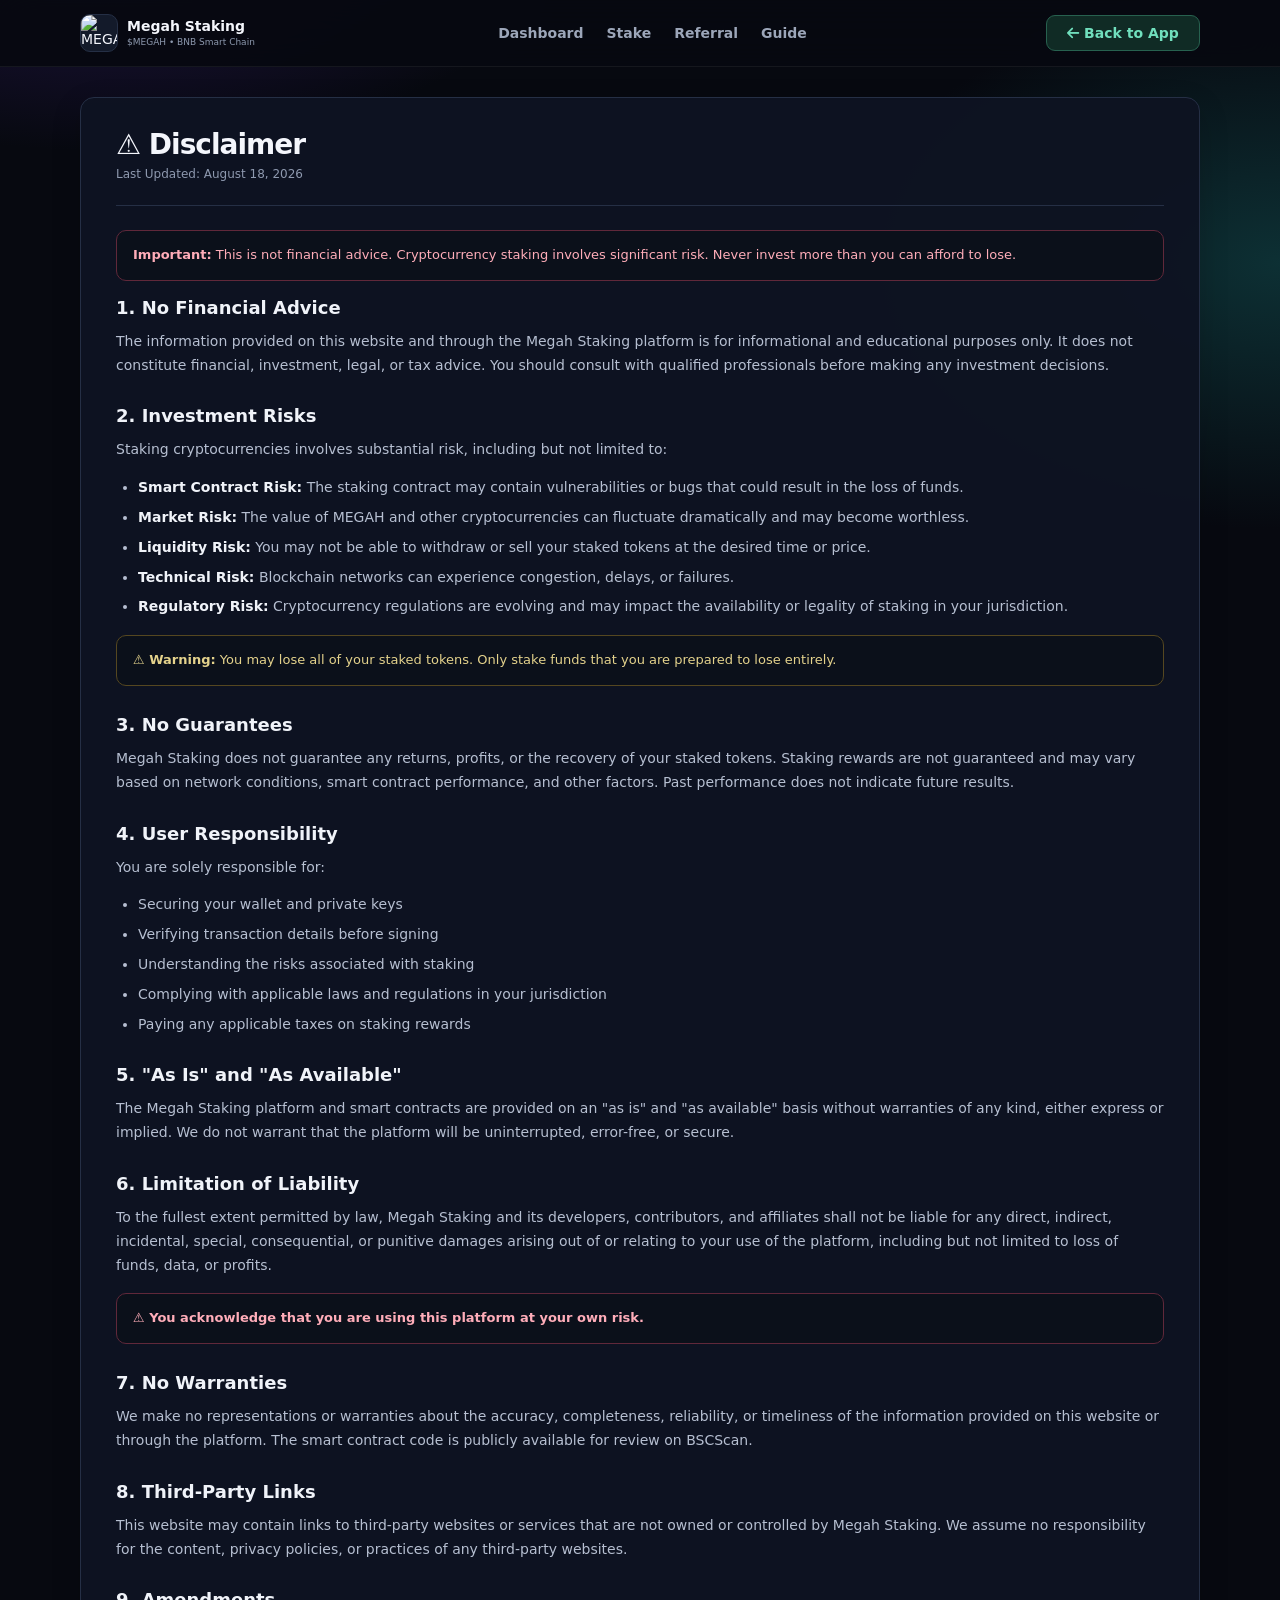
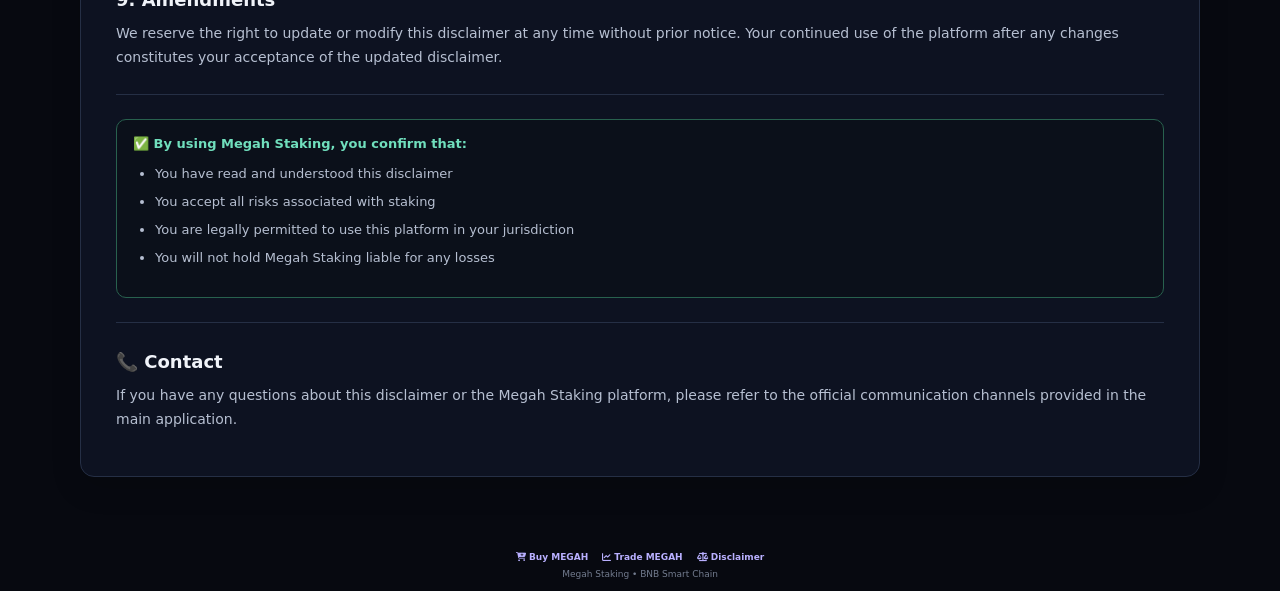
==== disclaimer/index.html @ cb126779 "Create index.html" ====
<!doctype html>
<html lang="en">

<head>
    <meta charset="utf-8">

    <link rel="shortcut icon" type="image/png"
        href="https://raw.githubusercontent.com/megahstaking/megahstaking.github.io/refs/heads/main/images/MEGAH.png">

    <meta name="viewport" content="width=device-width,initial-scale=1,viewport-fit=cover">

    <meta name="theme-color" content="#070910">

    <meta name="description"
        content="Disclaimer for Megah Staking - Important legal information about staking, risks, and terms of use.">
    <meta name="robots" content="index,follow,max-image-preview:large,max-snippet:-1,max-video-preview:-1">
    <meta name="author" content="Megah Staking">
    <link rel="canonical" href="https://megahcrypto.github.io/disclaimer/">

    <meta property="og:type" content="website">
    <meta property="og:title" content="Disclaimer - Megah Staking">
    <meta property="og:description" content="Important legal information about Megah Staking, risks, and terms of use.">
    <meta property="og:url" content="https://megahcrypto.github.io/disclaimer/">
    <meta property="og:site_name" content="Megah Staking">
    <meta property="og:image"
        content="https://raw.githubusercontent.com/megahstaking/megahstaking.github.io/refs/heads/main/images/100k-crypto-coin-for-rewards.webp">
    <meta name="twitter:card" content="summary_large_image">
    <meta name="twitter:title" content="Disclaimer - Megah Staking">
    <meta name="twitter:description"
        content="Important legal information about Megah Staking, risks, and terms of use.">
    <meta name="twitter:image"
        content="https://raw.githubusercontent.com/megahstaking/megahstaking.github.io/refs/heads/main/images/100k-crypto-coin-for-rewards.webp">

    <title>Disclaimer - Megah Staking</title>

    <link rel="stylesheet" href="https://cdnjs.cloudflare.com/ajax/libs/font-awesome/6.7.2/css/all.min.css">

    <style>
        :root {
            --bg: #070910;
            --bg2: #0b1020;
            --card: rgba(14, 19, 34, .96);
            --card2: #11182a;
            --line: #252f45;
            --line2: #303b55;
            --text: #f4f6fc;
            --muted: #8e99af;
            --purple: #7957ff;
            --green: #24d3a0;
            --red: #ff536b;
            --yellow: #e0bd54;
            --blue: #5ea8ff;
            --shadow: 0 18px 55px rgba(0, 0, 0, .30);
        }

        * {
            box-sizing: border-box;
        }

        html {
            scroll-behavior: smooth;
        }

        body {
            margin: 0;
            min-height: 100vh;
            background:
                radial-gradient(800px 420px at 8% -5%, #24164b 0, transparent 62%),
                radial-gradient(700px 430px at 100% 12%, #0d3034 0, transparent 62%),
                var(--bg);
            color: var(--text);
            font-family:
                Inter,
                system-ui,
                -apple-system,
                BlinkMacSystemFont,
                "Segoe UI",
                sans-serif;
            font-size: 14px;
        }

        .wrap {
            width: min(1120px, calc(100% - 28px));
            margin: auto;
        }

        /* =========================
           HEADER
        ========================= */

        header {
            position: sticky;
            top: 0;
            z-index: 50;
            background: rgba(7, 9, 16, .94);
            border-bottom: 1px solid rgba(255, 255, 255, .06);
            backdrop-filter: blur(18px);
        }

        .nav {
            min-height: 66px;
            display: grid;
            grid-template-columns: 215px minmax(0, 1fr) 190px;
            align-items: center;
            gap: 18px;
        }

        .brand {
            display: flex;
            align-items: center;
            gap: 9px;
            min-width: 215px;
        }

        .brand-logo {
            width: 38px;
            height: 38px;
            border-radius: 10px;
            object-fit: cover;
            background: #131a2a;
            border: 1px solid var(--line);
        }

        .brand-title {
            font-weight: 850;
            font-size: 14px;
            line-height: 1.15;
        }

        .brand-sub {
            font-size: 9px;
            color: var(--muted);
            margin-top: 3px;
            line-height: 1.2;
        }

        nav {
            min-width: 0;
            display: flex;
            align-items: center;
            justify-content: center;
            gap: 3px;
            overflow-x: auto;
            scrollbar-width: none;
        }

        nav::-webkit-scrollbar {
            display: none;
        }

        .tab {
            border: 0;
            background: transparent;
            color: #9ca6b9;
            padding: 9px 10px;
            border-radius: 9px;
            font-weight: 750;
            cursor: pointer;
            white-space: nowrap;
            text-decoration: none;
            font-size: 14px;
        }

        .tab:hover {
            background: #11172a;
            color: #fff;
        }

        .tab.active {
            color: #eee8ff;
            background: #1a1530;
            box-shadow: inset 0 0 0 1px #3d316a;
        }

        .wallet-area {
            display: flex;
            justify-content: flex-end;
            min-width: 0;
        }

        .wallet {
            min-width: 154px;
            max-width: 190px;
            padding: 9px 12px;
            border-radius: 9px;
            font-weight: 800;
            cursor: pointer;
            overflow: hidden;
            text-overflow: ellipsis;
            white-space: nowrap;
            background: #102b25;
            border: 1px solid #27614f;
            color: #70dfbd;
            text-decoration: none;
            text-align: center;
        }

        .wallet:hover {
            background: #143a31;
        }

        /* =========================
           MAIN CONTENT
        ========================= */

        main {
            padding: 30px 0 55px;
        }

        .panel {
            padding: 30px 35px;
            border: 1px solid var(--line);
            border-radius: 14px;
            background: var(--card);
            box-shadow: 0 10px 30px rgba(0, 0, 0, .15);
        }

        .panel h1 {
            font-size: 28px;
            margin: 0 0 6px;
            letter-spacing: -1px;
        }

        .panel .last-updated {
            color: var(--muted);
            font-size: 12px;
            margin-bottom: 24px;
            display: block;
        }

        .panel h2 {
            font-size: 18px;
            margin: 28px 0 12px;
            color: #f0f3f9;
        }

        .panel h2:first-of-type {
            margin-top: 0;
        }

        .panel p {
            color: #b6bfd1;
            line-height: 1.7;
            font-size: 14px;
            margin: 0 0 14px;
        }

        .panel ul {
            color: #b6bfd1;
            line-height: 1.7;
            font-size: 14px;
            padding-left: 22px;
            margin: 0 0 14px;
        }

        .panel ul li {
            margin-bottom: 6px;
        }

        .panel ul li strong {
            color: #f0f3f9;
        }

        .notice {
            padding: 14px 16px;
            border-radius: 10px;
            background: #0b101a;
            border: 1px solid #253047;
            color: #aeb8ca;
            font-size: 13px;
            line-height: 1.6;
            margin: 16px 0;
        }

        .notice.warn {
            border-color: #554720;
            color: #e4d28c;
        }

        .notice.danger {
            border-color: #60283a;
            color: #ffadb9;
        }

        .notice.ok {
            border-color: #28614e;
            color: #70dfbd;
        }

        .divider {
            border: 0;
            border-top: 1px solid var(--line);
            margin: 24px 0;
        }

        /* =========================
           FOOTER
        ========================= */

        .footer {
            text-align: center;
            color: var(--muted);
            font-size: 9px;
            margin-top: 20px;
            padding-bottom: 12px;
        }

        .footer-links {
            display: flex;
            justify-content: center;
            gap: 14px;
            flex-wrap: wrap;
            margin-bottom: 7px;
        }

        .footer-links a {
            color: #b9b0ff;
            text-decoration: none;
            font-weight: 750;
        }

        .footer-links a:hover {
            text-decoration: underline;
        }

        .footer-note {
            opacity: .8;
        }

        /* =========================
           RESPONSIVE
        ========================= */

        @media(max-width: 960px) {
            .nav {
                grid-template-columns: auto auto;
                justify-content: space-between;
            }

            nav {
                grid-column: 1 / -1;
                grid-row: 2;
                justify-content: flex-start;
                width: 100%;
                padding-bottom: 6px;
            }

            .wallet-area {
                min-width: 0;
            }
        }

        @media(max-width: 600px) {
            .wrap {
                width: calc(100% - 14px);
            }

            main {
                padding-top: 12px;
            }

            .nav {
                gap: 8px;
                min-height: 62px;
            }

            .brand {
                min-width: 0;
            }

            .brand-logo {
                width: 34px;
                height: 34px;
            }

            .brand-title {
                font-size: 13px;
            }

            .brand-sub {
                font-size: 8px;
            }

            .wallet {
                min-width: 126px;
                max-width: 145px;
                padding: 8px 9px;
                font-size: 10px;
            }

            nav .tab {
                font-size: 10px;
                padding: 8px 8px;
            }

            .panel {
                padding: 18px 16px;
                border-radius: 12px;
            }

            .panel h1 {
                font-size: 22px;
            }

            .panel h2 {
                font-size: 16px;
            }

            .panel p,
            .panel ul {
                font-size: 13px;
            }

            .footer-links {
                gap: 10px 13px;
            }
        }
    </style>
</head>

<body>

    <header>
        <div class="wrap nav">

            <div class="brand">
                <img class="brand-logo"
                    src="https://raw.githubusercontent.com/megahstaking/megahstaking.github.io/refs/heads/main/images/MEGAH.png"
                    alt="MEGAH">

                <div>
                    <div class="brand-title">Megah Staking</div>
                    <div class="brand-sub">$MEGAH • BNB Smart Chain</div>
                </div>
            </div>

            <nav>
                <a class="tab" href="https://megahstaking.github.io/#dashboard">Dashboard</a>
                <a class="tab" href="https://megahstaking.github.io/#stake">Stake</a>
                <a class="tab" href="https://megahstaking.github.io/#network">Referral</a>
                <a class="tab" href="https://megahstaking.github.io/#guide">Guide</a>
            </nav>

            <div class="wallet-area">
                <a class="wallet" href="https://megahstaking.github.io/">
                    <i class="fa-solid fa-arrow-left"></i>&nbsp;Back to App
                </a>
            </div>

        </div>
    </header>


    <main class="wrap">

        <div class="panel">

            <h1>⚠️ Disclaimer</h1>
            <span class="last-updated">Last Updated: August 18, 2026</span>

            <hr class="divider">

            <div class="notice danger">
                <strong>Important:</strong> This is not financial advice. Cryptocurrency staking involves significant
                risk. Never invest more than you can afford to lose.
            </div>

            <h2>1. No Financial Advice</h2>
            <p>
                The information provided on this website and through the Megah Staking platform is for informational and
                educational purposes only. It does not constitute financial, investment, legal, or tax advice. You
                should consult with qualified professionals before making any investment decisions.
            </p>

            <h2>2. Investment Risks</h2>
            <p>
                Staking cryptocurrencies involves substantial risk, including but not limited to:
            </p>
            <ul>
                <li><strong>Smart Contract Risk:</strong> The staking contract may contain vulnerabilities or bugs that
                    could result in the loss of funds.</li>
                <li><strong>Market Risk:</strong> The value of MEGAH and other cryptocurrencies can fluctuate
                    dramatically and may become worthless.</li>
                <li><strong>Liquidity Risk:</strong> You may not be able to withdraw or sell your staked tokens at the
                    desired time or price.</li>
                <li><strong>Technical Risk:</strong> Blockchain networks can experience congestion, delays, or failures.
                </li>
                <li><strong>Regulatory Risk:</strong> Cryptocurrency regulations are evolving and may impact the
                    availability or legality of staking in your jurisdiction.</li>
            </ul>

            <div class="notice warn">
                <strong>⚠️ Warning:</strong> You may lose all of your staked tokens. Only stake funds that you are
                prepared to lose entirely.
            </div>

            <h2>3. No Guarantees</h2>
            <p>
                Megah Staking does not guarantee any returns, profits, or the recovery of your staked tokens. Staking
                rewards are not guaranteed and may vary based on network conditions, smart contract performance, and
                other factors. Past performance does not indicate future results.
            </p>

            <h2>4. User Responsibility</h2>
            <p>
                You are solely responsible for:
            </p>
            <ul>
                <li>Securing your wallet and private keys</li>
                <li>Verifying transaction details before signing</li>
                <li>Understanding the risks associated with staking</li>
                <li>Complying with applicable laws and regulations in your jurisdiction</li>
                <li>Paying any applicable taxes on staking rewards</li>
            </ul>

            <h2>5. "As Is" and "As Available"</h2>
            <p>
                The Megah Staking platform and smart contracts are provided on an "as is" and "as available" basis
                without warranties of any kind, either express or implied. We do not warrant that the platform will be
                uninterrupted, error-free, or secure.
            </p>

            <h2>6. Limitation of Liability</h2>
            <p>
                To the fullest extent permitted by law, Megah Staking and its developers, contributors, and affiliates
                shall not be liable for any direct, indirect, incidental, special, consequential, or punitive damages
                arising out of or relating to your use of the platform, including but not limited to loss of funds,
                data, or profits.
            </p>

            <div class="notice danger">
                <strong>⚠️ You acknowledge that you are using this platform at your own risk.</strong>
            </div>

            <h2>7. No Warranties</h2>
            <p>
                We make no representations or warranties about the accuracy, completeness, reliability, or timeliness of
                the information provided on this website or through the platform. The smart contract code is publicly
                available for review on BSCScan.
            </p>

            <h2>8. Third-Party Links</h2>
            <p>
                This website may contain links to third-party websites or services that are not owned or controlled by
                Megah Staking. We assume no responsibility for the content, privacy policies, or practices of any
                third-party websites.
            </p>

            <h2>9. Amendments</h2>
            <p>
                We reserve the right to update or modify this disclaimer at any time without prior notice. Your
                continued use of the platform after any changes constitutes your acceptance of the updated disclaimer.
            </p>

            <hr class="divider">

            <div class="notice ok">
                <strong>✅ By using Megah Staking, you confirm that:</strong>
                <ul style="margin-top:8px;font-size:13px;">
                    <li>You have read and understood this disclaimer</li>
                    <li>You accept all risks associated with staking</li>
                    <li>You are legally permitted to use this platform in your jurisdiction</li>
                    <li>You will not hold Megah Staking liable for any losses</li>
                </ul>
            </div>

            <hr class="divider">

            <h2>📞 Contact</h2>
            <p>
                If you have any questions about this disclaimer or the Megah Staking platform, please refer to the
                official communication channels provided in the main application.
            </p>

        </div>

    </main>


    <!-- =========================
         FOOTER
    ========================== -->

    <footer class="footer">

        <div class="footer-links">

            <a href="https://megahcrypto.github.io/buy/" target="_blank" rel="noopener noreferrer">
                <i class="fa-solid fa-cart-plus"></i> Buy MEGAH
            </a>

            <a href="https://pancakeswap.finance/swap?outputCurrency=0xc55d416476CFC6e879948eD5a5F4461c43Af45Aa"
                target="_blank" rel="noopener noreferrer">
                <i class="fa-solid fa-chart-line"></i> Trade MEGAH
            </a>

            <a href="https://megahcrypto.github.io/disclaimer/">
                <i class="fa-solid fa-scale-balanced"></i> Disclaimer
            </a>

        </div>

        <div class="footer-note">
            Megah Staking • BNB Smart Chain
        </div>

    </footer>

</body>

</html>
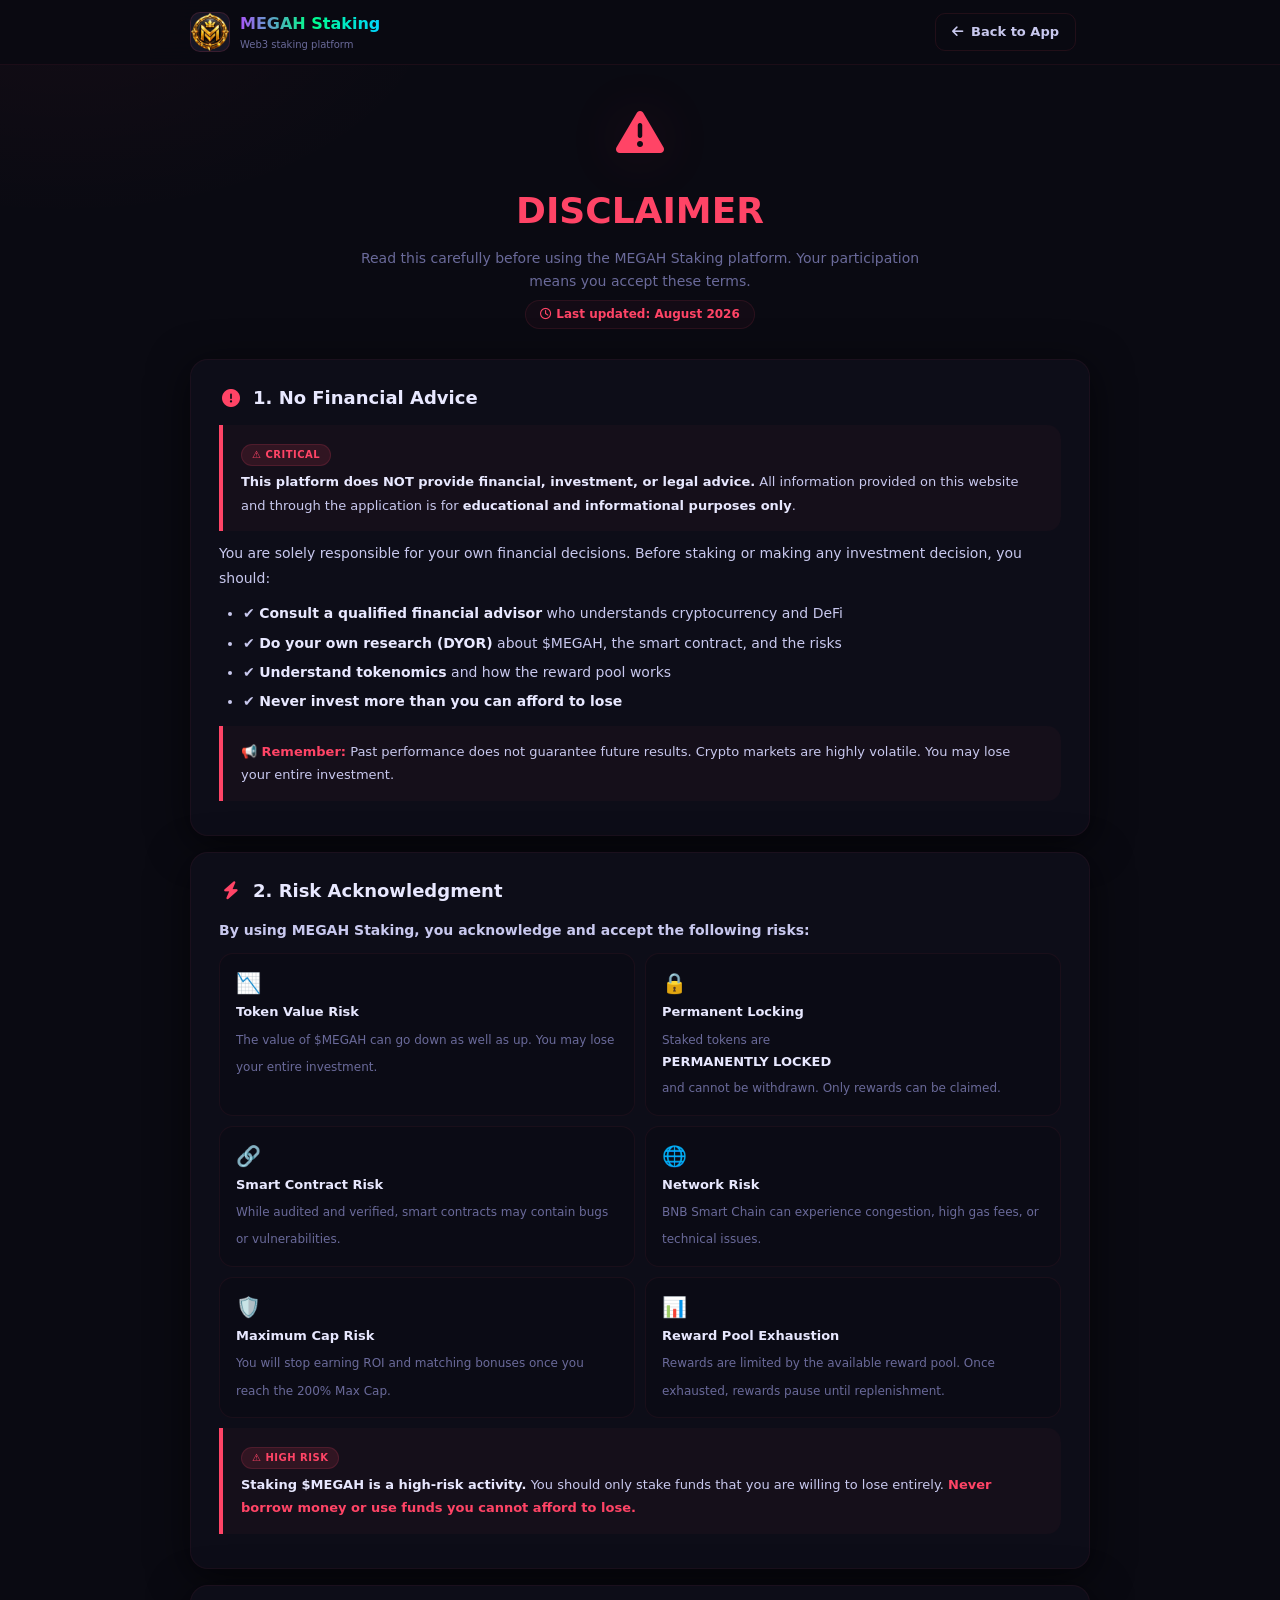
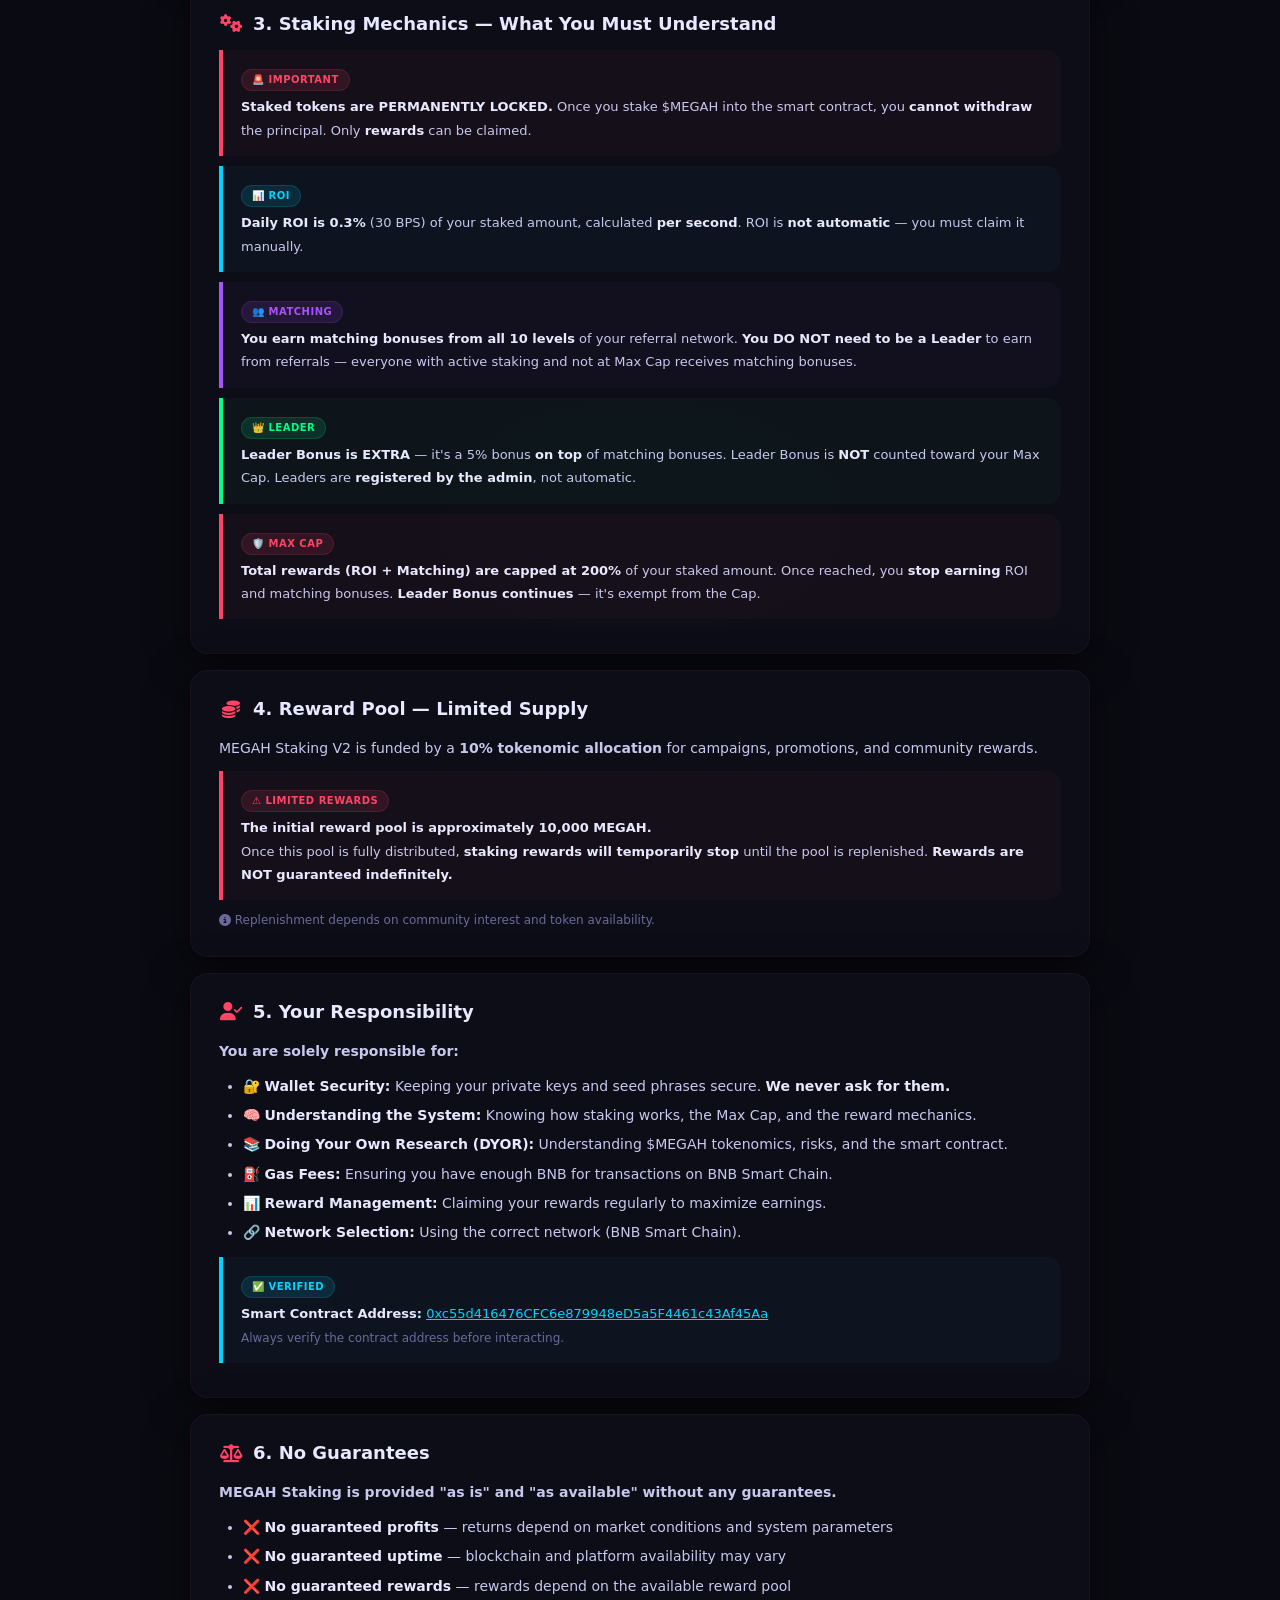
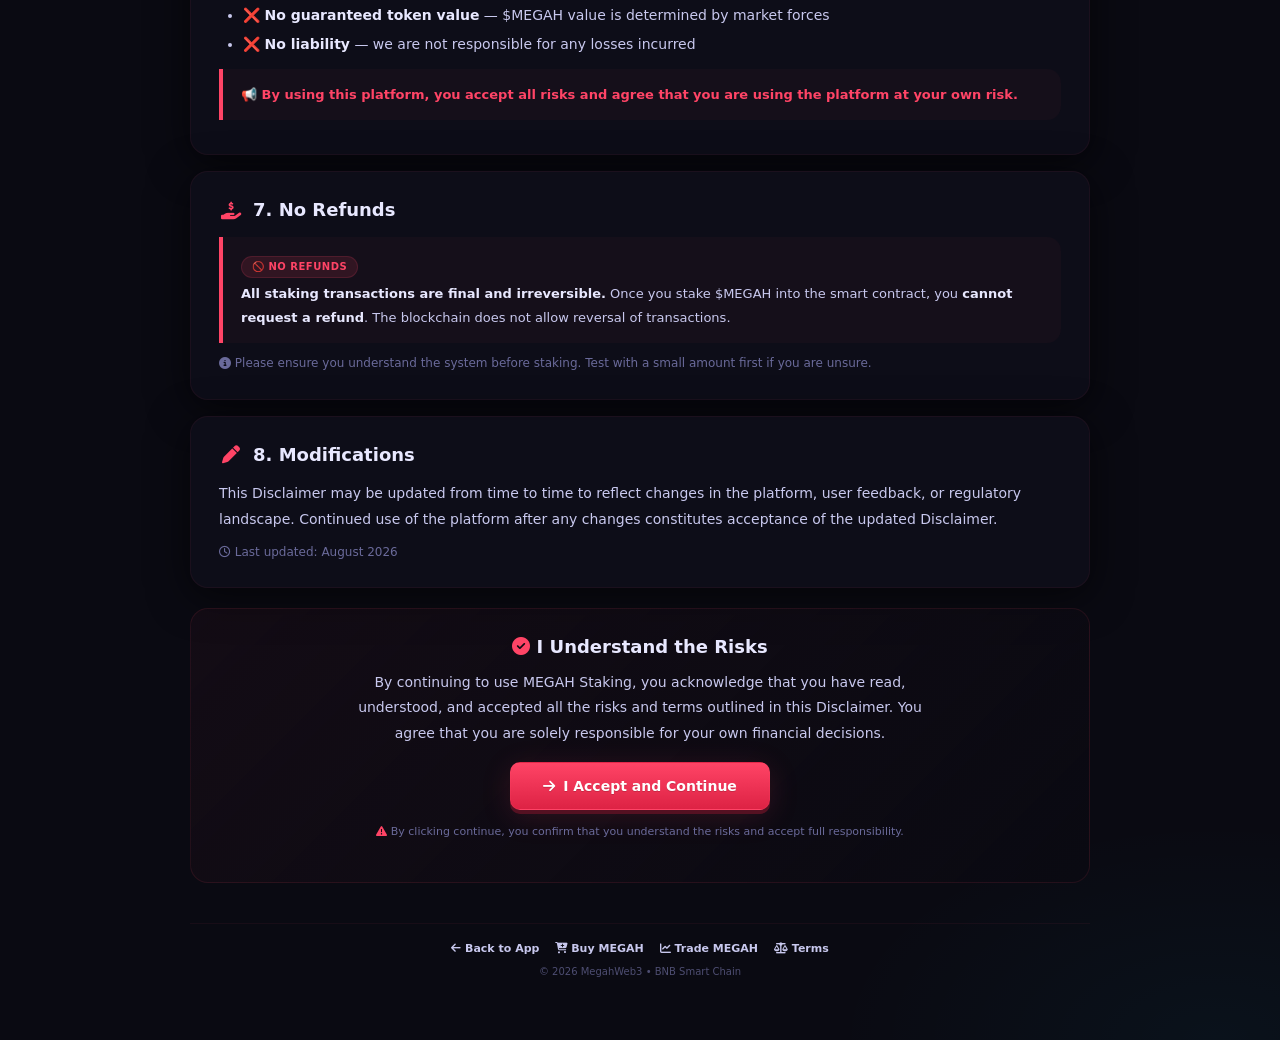
==== commit cbf630f2: "Update index.html" ====
--- a/disclaimer/index.html
+++ b/disclaimer/index.html
@@ -3,57 +3,85 @@
 
 <head>
     <meta charset="utf-8">
-
-    <link rel="shortcut icon" type="image/png"
-        href="https://raw.githubusercontent.com/megahstaking/megahstaking.github.io/refs/heads/main/images/MEGAH.png">
-
+    <link rel="shortcut icon" type="image/png" href="https://megahstaking.github.io/favicon.png">
     <meta name="viewport" content="width=device-width,initial-scale=1,viewport-fit=cover">
-
     <meta name="theme-color" content="#070910">
+    <title>Disclaimer – Megah Staking</title>
 
     <meta name="description"
-        content="Disclaimer for Megah Staking - Important legal information about staking, risks, and terms of use.">
+        content="Disclaimer for MEGAH Staking platform. Understand the risks of staking $MEGAH tokens on BNB Smart Chain.">
+
     <meta name="robots" content="index,follow,max-image-preview:large,max-snippet:-1,max-video-preview:-1">
-    <meta name="author" content="Megah Staking">
-    <link rel="canonical" href="https://megahcrypto.github.io/disclaimer/">
-
+
+    <meta name="author" content="Admin">
+
+    <link rel="canonical" href="https://megahstaking.github.io/disclaimer/">
+
+    <!-- Open Graph -->
     <meta property="og:type" content="website">
-    <meta property="og:title" content="Disclaimer - Megah Staking">
-    <meta property="og:description" content="Important legal information about Megah Staking, risks, and terms of use.">
-    <meta property="og:url" content="https://megahcrypto.github.io/disclaimer/">
+    <meta property="og:title" content="Disclaimer – Megah Staking">
+    <meta property="og:description"
+        content="Disclaimer for MEGAH Staking platform. Understand the risks of staking $MEGAH tokens on BNB Smart Chain.">
+    <meta property="og:url" content="https://megahstaking.github.io/disclaimer/">
     <meta property="og:site_name" content="Megah Staking">
-    <meta property="og:image"
-        content="https://raw.githubusercontent.com/megahstaking/megahstaking.github.io/refs/heads/main/images/100k-crypto-coin-for-rewards.webp">
+    <meta property="og:locale" content="en_US">
+    <meta property="og:image" content="https://megahstaking.github.io/images/megah-staking-banner.webp">
+
+    <!-- Twitter / X -->
     <meta name="twitter:card" content="summary_large_image">
-    <meta name="twitter:title" content="Disclaimer - Megah Staking">
+    <meta name="twitter:title" content="Disclaimer – Megah Staking">
     <meta name="twitter:description"
-        content="Important legal information about Megah Staking, risks, and terms of use.">
-    <meta name="twitter:image"
-        content="https://raw.githubusercontent.com/megahstaking/megahstaking.github.io/refs/heads/main/images/100k-crypto-coin-for-rewards.webp">
-
-    <title>Disclaimer - Megah Staking</title>
+        content="Disclaimer for MEGAH Staking platform. Understand the risks of staking $MEGAH tokens on BNB Smart Chain.">
+    <meta name="twitter:image" content="https://megahstaking.github.io/images/megah-staking-banner.webp">
 
     <link rel="stylesheet" href="https://cdnjs.cloudflare.com/ajax/libs/font-awesome/6.7.2/css/all.min.css">
 
     <style>
+        /* ============================================================
+   ROOT — CYBERPUNK THEME (Purple + Green + Cyan)
+   ============================================================ */
         :root {
-            --bg: #070910;
-            --bg2: #0b1020;
-            --card: rgba(14, 19, 34, .96);
-            --card2: #11182a;
-            --line: #252f45;
-            --line2: #303b55;
-            --text: #f4f6fc;
-            --muted: #8e99af;
-            --purple: #7957ff;
-            --green: #24d3a0;
-            --red: #ff536b;
-            --yellow: #e0bd54;
-            --blue: #5ea8ff;
-            --shadow: 0 18px 55px rgba(0, 0, 0, .30);
+            --bg: #0a0a12;
+            --bg2: #0f0f1a;
+            --bg3: #161625;
+            --card: rgba(15, 15, 26, 0.92);
+            --card2: #0f0f1a;
+            --line: #2a2a4a;
+            --line2: #3a3a5a;
+            --text: #e8e8ff;
+            --text2: #c8c8ee;
+            --muted: #6a6a9a;
+            --muted2: #4a4a7a;
+            --green: #00ff88;
+            --green2: rgba(0, 255, 136, 0.08);
+            --green3: rgba(0, 255, 136, 0.18);
+            --green4: rgba(0, 255, 136, 0.30);
+            --cyan: #00d4ff;
+            --cyan2: rgba(0, 212, 255, 0.08);
+            --cyan3: rgba(0, 212, 255, 0.18);
+            --purple: #a855f7;
+            --purple2: rgba(168, 85, 247, 0.08);
+            --purple3: rgba(168, 85, 247, 0.18);
+            --purple4: rgba(168, 85, 247, 0.30);
+            --red: #ff4466;
+            --red2: rgba(255, 68, 102, 0.08);
+            --red3: rgba(255, 68, 102, 0.18);
+            --yellow: #fbbf24;
+            --blue: #60a5fa;
+            --shadow: 0 8px 40px rgba(0, 0, 0, 0.6);
+            --radius: 14px;
+            --radius2: 18px;
+            --radius3: 22px;
+            --font-base: 17px;
+            --glow-green: 0 0 30px rgba(0, 255, 136, 0.08);
+            --glow-purple: 0 0 30px rgba(168, 85, 247, 0.08);
+            --glow-cyan: 0 0 30px rgba(0, 212, 255, 0.08);
+            --glow-red: 0 0 30px rgba(255, 68, 102, 0.08);
         }
 
         * {
+            margin: 0;
+            padding: 0;
             box-sizing: border-box;
         }
 
@@ -64,355 +92,597 @@
         body {
             margin: 0;
             min-height: 100vh;
-            background:
-                radial-gradient(800px 420px at 8% -5%, #24164b 0, transparent 62%),
-                radial-gradient(700px 430px at 100% 12%, #0d3034 0, transparent 62%),
-                var(--bg);
+            background: var(--bg);
+            background-image:
+                radial-gradient(700px 400px at 5% 0%, rgba(255, 68, 102, 0.04) 0%, transparent 55%),
+                radial-gradient(600px 350px at 50% 50%, rgba(0, 255, 136, 0.03) 0%, transparent 50%),
+                radial-gradient(700px 400px at 95% 100%, rgba(0, 212, 255, 0.04) 0%, transparent 55%);
             color: var(--text);
-            font-family:
-                Inter,
-                system-ui,
-                -apple-system,
-                BlinkMacSystemFont,
-                "Segoe UI",
-                sans-serif;
-            font-size: 14px;
+            font-family: 'Inter', system-ui, -apple-system, BlinkMacSystemFont, "Segoe UI", sans-serif;
+            font-size: var(--font-base);
+            line-height: 1.6;
+            padding-top: 0;
         }
 
         .wrap {
-            width: min(1120px, calc(100% - 28px));
+            width: min(900px, calc(100% - 28px));
             margin: auto;
         }
 
-        /* =========================
-           HEADER
-        ========================= */
-
+        /* ============================================================
+   HEADER
+   ============================================================ */
         header {
             position: sticky;
             top: 0;
             z-index: 50;
-            background: rgba(7, 9, 16, .94);
-            border-bottom: 1px solid rgba(255, 255, 255, .06);
+            background: rgba(10, 10, 18, 0.94);
+            border-bottom: 1px solid rgba(255, 68, 102, 0.08);
             backdrop-filter: blur(18px);
+            padding-top: env(safe-area-inset-top, 8px);
+            padding-bottom: 0;
         }
 
         .nav {
-            min-height: 66px;
+            min-height: 64px;
             display: grid;
-            grid-template-columns: 215px minmax(0, 1fr) 190px;
+            grid-template-columns: auto minmax(0, 1fr) auto;
             align-items: center;
-            gap: 18px;
+            gap: 14px;
+            padding: 8px 0;
         }
 
         .brand {
             display: flex;
             align-items: center;
-            gap: 9px;
-            min-width: 215px;
+            gap: 10px;
+            text-decoration: none;
         }
 
         .brand-logo {
-            width: 38px;
-            height: 38px;
+            width: 40px;
+            height: 40px;
             border-radius: 10px;
             object-fit: cover;
-            background: #131a2a;
-            border: 1px solid var(--line);
+            background: #161625;
+            border: 1px solid rgba(255, 68, 102, 0.15);
         }
 
         .brand-title {
-            font-weight: 850;
+            font-weight: 800;
+            font-size: 16px;
+            background: linear-gradient(90deg, #a855f7, #00ff88, #00d4ff);
+            -webkit-background-clip: text;
+            -webkit-text-fill-color: transparent;
+            background-clip: text;
+            text-decoration: none;
+        }
+
+        .brand-sub {
+            font-size: 10px;
+            color: var(--muted);
+            margin-top: 1px;
+        }
+
+        .back-link {
+            color: var(--text2);
+            text-decoration: none;
+            font-weight: 600;
+            font-size: 13px;
+            padding: 8px 16px;
+            border-radius: 10px;
+            border: 1px solid rgba(255, 68, 102, 0.10);
+            transition: all 0.25s;
+            display: inline-flex;
+            align-items: center;
+            gap: 8px;
+        }
+
+        .back-link:hover {
+            background: var(--red2);
+            border-color: var(--red3);
+            color: var(--red);
+            box-shadow: var(--glow-red);
+            transform: translateY(-1px);
+        }
+
+        /* ============================================================
+   MAIN CONTENT
+   ============================================================ */
+        main {
+            padding: 30px 0 60px;
+        }
+
+        .disclaimer-header {
+            text-align: center;
+            margin-bottom: 30px;
+        }
+
+        .disclaimer-header .icon-big {
+            font-size: 48px;
+            color: var(--red);
+            margin-bottom: 10px;
+            display: block;
+            text-shadow: 0 0 60px rgba(255, 68, 102, 0.15);
+        }
+
+        .disclaimer-header h1 {
+            font-size: 36px;
+            font-weight: 800;
+            color: var(--text);
+            margin-bottom: 8px;
+        }
+
+        .disclaimer-header h1 strong {
+            color: var(--red);
+        }
+
+        .disclaimer-header p {
+            color: var(--muted);
             font-size: 14px;
-            line-height: 1.15;
-        }
-
-        .brand-sub {
-            font-size: 9px;
-            color: var(--muted);
-            margin-top: 3px;
-            line-height: 1.2;
-        }
-
-        nav {
-            min-width: 0;
+            max-width: 600px;
+            margin: 0 auto;
+        }
+
+        .disclaimer-header .last-updated {
+            display: inline-block;
+            margin-top: 8px;
+            padding: 4px 14px;
+            border-radius: 999px;
+            border: 1px solid rgba(255, 68, 102, 0.10);
+            background: rgba(255, 68, 102, 0.04);
+            color: var(--red);
+            font-size: 12px;
+            font-weight: 600;
+        }
+
+        /* ============================================================
+   DISCLAIMER SECTIONS
+   ============================================================ */
+        .disclaimer-section {
+            background: var(--card);
+            border: 1px solid rgba(255, 68, 102, 0.06);
+            border-radius: var(--radius2);
+            padding: 24px 28px;
+            margin-bottom: 16px;
+            box-shadow: var(--shadow);
+            transition: border-color 0.3s;
+        }
+
+        .disclaimer-section:hover {
+            border-color: rgba(255, 68, 102, 0.10);
+        }
+
+        .disclaimer-section h2 {
+            font-size: 18px;
+            font-weight: 700;
+            color: var(--text);
+            margin-bottom: 12px;
             display: flex;
             align-items: center;
-            justify-content: center;
-            gap: 3px;
-            overflow-x: auto;
-            scrollbar-width: none;
-        }
-
-        nav::-webkit-scrollbar {
-            display: none;
-        }
-
-        .tab {
-            border: 0;
-            background: transparent;
-            color: #9ca6b9;
-            padding: 9px 10px;
-            border-radius: 9px;
-            font-weight: 750;
-            cursor: pointer;
-            white-space: nowrap;
-            text-decoration: none;
+            gap: 10px;
+        }
+
+        .disclaimer-section h2 i {
+            color: var(--red);
+            width: 24px;
+            text-align: center;
+        }
+
+        .disclaimer-section h2 .badge {
+            font-size: 9px;
+            font-weight: 700;
+            text-transform: uppercase;
+            letter-spacing: 0.5px;
+            padding: 2px 10px;
+            border-radius: 999px;
+            background: rgba(255, 68, 102, 0.08);
+            border: 1px solid rgba(255, 68, 102, 0.12);
+            color: var(--red);
+        }
+
+        .disclaimer-section p {
+            color: var(--text2);
             font-size: 14px;
-        }
-
-        .tab:hover {
-            background: #11172a;
-            color: #fff;
-        }
-
-        .tab.active {
-            color: #eee8ff;
-            background: #1a1530;
-            box-shadow: inset 0 0 0 1px #3d316a;
-        }
-
-        .wallet-area {
-            display: flex;
-            justify-content: flex-end;
-            min-width: 0;
-        }
-
-        .wallet {
-            min-width: 154px;
-            max-width: 190px;
-            padding: 9px 12px;
-            border-radius: 9px;
+            line-height: 1.8;
+            margin-bottom: 10px;
+        }
+
+        .disclaimer-section p:last-child {
+            margin-bottom: 0;
+        }
+
+        .disclaimer-section ul,
+        .disclaimer-section ol {
+            color: var(--text2);
+            font-size: 14px;
+            line-height: 1.8;
+            padding-left: 24px;
+            margin: 8px 0 12px 0;
+        }
+
+        .disclaimer-section ul li,
+        .disclaimer-section ol li {
+            margin-bottom: 4px;
+        }
+
+        .disclaimer-section ul li strong,
+        .disclaimer-section ol li strong {
+            color: var(--text);
+        }
+
+        /* ============================================================
+   WARNING BOXES
+   ============================================================ */
+        .warning-box {
+            background: rgba(255, 68, 102, 0.03);
+            border-left: 4px solid var(--red);
+            padding: 14px 18px;
+            border-radius: 0 var(--radius) var(--radius) 0;
+            margin: 10px 0;
+            transition: background 0.3s;
+        }
+
+        .warning-box:hover {
+            background: rgba(255, 68, 102, 0.05);
+        }
+
+        .warning-box .label {
+            display: inline-block;
+            font-size: 10px;
             font-weight: 800;
-            cursor: pointer;
-            overflow: hidden;
-            text-overflow: ellipsis;
-            white-space: nowrap;
-            background: #102b25;
-            border: 1px solid #27614f;
-            color: #70dfbd;
-            text-decoration: none;
-            text-align: center;
-        }
-
-        .wallet:hover {
-            background: #143a31;
-        }
-
-        /* =========================
-           MAIN CONTENT
-        ========================= */
-
-        main {
-            padding: 30px 0 55px;
-        }
-
-        .panel {
-            padding: 30px 35px;
-            border: 1px solid var(--line);
-            border-radius: 14px;
-            background: var(--card);
-            box-shadow: 0 10px 30px rgba(0, 0, 0, .15);
-        }
-
-        .panel h1 {
-            font-size: 28px;
-            margin: 0 0 6px;
-            letter-spacing: -1px;
-        }
-
-        .panel .last-updated {
+            text-transform: uppercase;
+            letter-spacing: 0.5px;
+            padding: 2px 10px;
+            border-radius: 999px;
+            margin-bottom: 4px;
+            background: rgba(255, 68, 102, 0.12);
+            color: var(--red);
+            border: 1px solid rgba(255, 68, 102, 0.15);
+        }
+
+        .warning-box p {
+            margin: 0;
+            font-size: 13px;
+            color: var(--text2);
+        }
+
+        .warning-box p strong {
+            color: var(--text);
+        }
+
+        .warning-box.red {
+            border-left-color: var(--red);
+        }
+
+        .warning-box.cyan {
+            border-left-color: var(--cyan);
+            background: rgba(0, 212, 255, 0.03);
+        }
+
+        .warning-box.cyan:hover {
+            background: rgba(0, 212, 255, 0.05);
+        }
+
+        .warning-box.green {
+            border-left-color: var(--green);
+            background: rgba(0, 255, 136, 0.03);
+        }
+
+        .warning-box.green:hover {
+            background: rgba(0, 255, 136, 0.05);
+        }
+
+        .warning-box.purple {
+            border-left-color: var(--purple);
+            background: rgba(168, 85, 247, 0.03);
+        }
+
+        .warning-box.purple:hover {
+            background: rgba(168, 85, 247, 0.05);
+        }
+
+        .warning-box .label.green {
+            background: rgba(0, 255, 136, 0.12);
+            color: var(--green);
+            border-color: rgba(0, 255, 136, 0.15);
+        }
+
+        .warning-box .label.cyan {
+            background: rgba(0, 212, 255, 0.12);
+            color: var(--cyan);
+            border-color: rgba(0, 212, 255, 0.15);
+        }
+
+        .warning-box .label.purple {
+            background: rgba(168, 85, 247, 0.12);
+            color: var(--purple);
+            border-color: rgba(168, 85, 247, 0.15);
+        }
+
+        /* ============================================================
+   RISK GRID
+   ============================================================ */
+        .risk-grid {
+            display: grid;
+            grid-template-columns: 1fr 1fr;
+            gap: 10px;
+            margin: 8px 0;
+        }
+
+        .risk-item {
+            background: rgba(10, 10, 18, 0.4);
+            border: 1px solid rgba(255, 68, 102, 0.06);
+            border-radius: var(--radius);
+            padding: 14px 16px;
+            transition: border-color 0.3s, background 0.3s;
+        }
+
+        .risk-item:hover {
+            border-color: rgba(255, 68, 102, 0.15);
+            background: rgba(255, 68, 102, 0.03);
+        }
+
+        .risk-item .icon {
+            font-size: 20px;
+            display: block;
+            margin-bottom: 4px;
+        }
+
+        .risk-item strong {
+            display: block;
+            color: var(--text);
+            font-size: 13px;
+            margin-bottom: 2px;
+        }
+
+        .risk-item span {
             color: var(--muted);
             font-size: 12px;
-            margin-bottom: 24px;
-            display: block;
-        }
-
-        .panel h2 {
+            line-height: 1.5;
+        }
+
+        /* ============================================================
+   ACKNOWLEDGMENT
+   ============================================================ */
+        .acknowledgment {
+            background: linear-gradient(135deg, rgba(255, 68, 102, 0.04), rgba(10, 10, 18, 0.9));
+            border: 1px solid rgba(255, 68, 102, 0.10);
+            border-radius: var(--radius2);
+            padding: 24px 28px;
+            margin-top: 20px;
+            text-align: center;
+        }
+
+        .acknowledgment h2 {
             font-size: 18px;
-            margin: 28px 0 12px;
-            color: #f0f3f9;
-        }
-
-        .panel h2:first-of-type {
-            margin-top: 0;
-        }
-
-        .panel p {
-            color: #b6bfd1;
-            line-height: 1.7;
+            font-weight: 700;
+            color: var(--text);
+            margin-bottom: 8px;
+        }
+
+        .acknowledgment h2 i {
+            color: var(--red);
+        }
+
+        .acknowledgment p {
+            color: var(--text2);
             font-size: 14px;
-            margin: 0 0 14px;
-        }
-
-        .panel ul {
-            color: #b6bfd1;
-            line-height: 1.7;
+            line-height: 1.8;
+            max-width: 600px;
+            margin: 0 auto 16px;
+        }
+
+        .acknowledgment .btn {
+            display: inline-flex;
+            align-items: center;
+            gap: 8px;
+            padding: 12px 32px;
+            border-radius: 10px;
             font-size: 14px;
-            padding-left: 22px;
-            margin: 0 0 14px;
-        }
-
-        .panel ul li {
-            margin-bottom: 6px;
-        }
-
-        .panel ul li strong {
-            color: #f0f3f9;
-        }
-
-        .notice {
-            padding: 14px 16px;
-            border-radius: 10px;
-            background: #0b101a;
-            border: 1px solid #253047;
-            color: #aeb8ca;
-            font-size: 13px;
-            line-height: 1.6;
-            margin: 16px 0;
-        }
-
-        .notice.warn {
-            border-color: #554720;
-            color: #e4d28c;
-        }
-
-        .notice.danger {
-            border-color: #60283a;
-            color: #ffadb9;
-        }
-
-        .notice.ok {
-            border-color: #28614e;
-            color: #70dfbd;
-        }
-
+            font-weight: 700;
+            text-decoration: none;
+            transition: all 0.25s;
+            cursor: pointer;
+            border: none;
+            background: linear-gradient(180deg, #ff4466, #dd2244) !important;
+            color: #ffffff !important;
+            border: 1px solid rgba(255, 68, 102, 0.20) !important;
+            box-shadow: 0 4px 0 #551122, 0 6px 30px rgba(255, 68, 102, 0.15) !important;
+            text-shadow: 0 1px 0 rgba(0, 0, 0, 0.15);
+        }
+
+        .acknowledgment .btn:hover {
+            background: linear-gradient(180deg, #ff5577, #ee3355) !important;
+            box-shadow: 0 2px 0 #551122, 0 10px 40px rgba(255, 68, 102, 0.25) !important;
+            transform: translateY(-2px);
+        }
+
+        .acknowledgment .btn:active {
+            transform: translateY(2px);
+            box-shadow: 0 0px 0 #551122, 0 4px 20px rgba(255, 68, 102, 0.10) !important;
+        }
+
+        /* ============================================================
+   DIVIDER
+   ============================================================ */
         .divider {
-            border: 0;
-            border-top: 1px solid var(--line);
-            margin: 24px 0;
-        }
-
-        /* =========================
-           FOOTER
-        ========================= */
-
+            border: none;
+            height: 1px;
+            background: linear-gradient(90deg, transparent, rgba(255, 68, 102, 0.12), transparent);
+            margin: 20px 0;
+        }
+
+        /* ============================================================
+   FOOTER
+   ============================================================ */
         .footer {
             text-align: center;
             color: var(--muted);
-            font-size: 9px;
-            margin-top: 20px;
-            padding-bottom: 12px;
+            font-size: 11px;
+            margin-top: 40px;
+            padding-top: 16px;
+            border-top: 1px solid rgba(255, 68, 102, 0.06);
         }
 
         .footer-links {
             display: flex;
             justify-content: center;
-            gap: 14px;
+            gap: 16px;
             flex-wrap: wrap;
-            margin-bottom: 7px;
+            margin-bottom: 6px;
         }
 
         .footer-links a {
-            color: #b9b0ff;
+            color: var(--text2);
             text-decoration: none;
-            font-weight: 750;
+            font-weight: 600;
+            font-size: 11px;
+            transition: all 0.2s;
         }
 
         .footer-links a:hover {
+            color: var(--red);
+            text-shadow: 0 0 20px rgba(255, 68, 102, 0.15);
             text-decoration: underline;
         }
 
         .footer-note {
-            opacity: .8;
-        }
-
-        /* =========================
-           RESPONSIVE
-        ========================= */
-
-        @media(max-width: 960px) {
+            opacity: .7;
+            font-size: 10px;
+        }
+
+        /* ============================================================
+   RESPONSIVE
+   ============================================================ */
+        @media(max-width: 768px) {
+            .wrap {
+                width: calc(100% - 16px);
+            }
+
             .nav {
-                grid-template-columns: auto auto;
-                justify-content: space-between;
-            }
-
-            nav {
-                grid-column: 1 / -1;
-                grid-row: 2;
-                justify-content: flex-start;
-                width: 100%;
-                padding-bottom: 6px;
-            }
-
-            .wallet-area {
-                min-width: 0;
-            }
-        }
-
-        @media(max-width: 600px) {
-            .wrap {
-                width: calc(100% - 14px);
-            }
-
-            main {
-                padding-top: 12px;
-            }
-
-            .nav {
-                gap: 8px;
-                min-height: 62px;
-            }
-
-            .brand {
-                min-width: 0;
+                grid-template-columns: auto 1fr;
+                gap: 10px;
+                min-height: 56px;
+                padding: 6px 0;
             }
 
             .brand-logo {
-                width: 34px;
-                height: 34px;
+                width: 32px;
+                height: 32px;
             }
 
             .brand-title {
-                font-size: 13px;
+                font-size: 14px;
             }
 
             .brand-sub {
                 font-size: 8px;
             }
 
-            .wallet {
-                min-width: 126px;
-                max-width: 145px;
-                padding: 8px 9px;
+            .back-link {
+                font-size: 11px;
+                padding: 6px 12px;
+            }
+
+            .disclaimer-header h1 {
+                font-size: 28px;
+            }
+
+            .disclaimer-header .icon-big {
+                font-size: 36px;
+            }
+
+            .disclaimer-section {
+                padding: 18px 16px;
+            }
+
+            .disclaimer-section h2 {
+                font-size: 16px;
+            }
+
+            .disclaimer-section h2 i {
+                width: 20px;
+                font-size: 14px;
+            }
+
+            .disclaimer-section p,
+            .disclaimer-section ul,
+            .disclaimer-section ol {
+                font-size: 13px;
+            }
+
+            .risk-grid {
+                grid-template-columns: 1fr;
+            }
+
+            .acknowledgment {
+                padding: 18px 16px;
+            }
+
+            .acknowledgment p {
+                font-size: 13px;
+            }
+
+            .footer-links {
+                gap: 10px;
+            }
+
+            .footer-links a {
                 font-size: 10px;
             }
-
-            nav .tab {
-                font-size: 10px;
-                padding: 8px 8px;
-            }
-
-            .panel {
-                padding: 18px 16px;
-                border-radius: 12px;
-            }
-
-            .panel h1 {
-                font-size: 22px;
-            }
-
-            .panel h2 {
-                font-size: 16px;
-            }
-
-            .panel p,
-            .panel ul {
+        }
+
+        @media(max-width: 480px) {
+            .disclaimer-header h1 {
+                font-size: 24px;
+            }
+
+            .disclaimer-section {
+                padding: 14px 12px;
+            }
+
+            .disclaimer-section h2 {
+                font-size: 14px;
+                flex-wrap: wrap;
+            }
+
+            .disclaimer-section p,
+            .disclaimer-section ul,
+            .disclaimer-section ol {
+                font-size: 12px;
+            }
+
+            .disclaimer-section ul,
+            .disclaimer-section ol {
+                padding-left: 18px;
+            }
+
+            .warning-box {
+                padding: 12px 14px;
+            }
+
+            .warning-box p {
+                font-size: 12px !important;
+            }
+
+            .risk-item {
+                padding: 10px 12px;
+            }
+
+            .risk-item strong {
+                font-size: 12px;
+            }
+
+            .risk-item span {
+                font-size: 11px;
+            }
+
+            .acknowledgment .btn {
                 font-size: 13px;
-            }
-
-            .footer-links {
-                gap: 10px 13px;
+                padding: 10px 24px;
+                width: 100%;
+                justify-content: center;
             }
         }
     </style>
@@ -420,192 +690,311 @@
 
 <body>
 
+    <!-- ===== HEADER ===== -->
     <header>
         <div class="wrap nav">
-
-            <div class="brand">
-                <img class="brand-logo"
-                    src="https://raw.githubusercontent.com/megahstaking/megahstaking.github.io/refs/heads/main/images/MEGAH.png"
-                    alt="MEGAH">
-
+            <a href="https://megahstaking.github.io/" class="brand">
+                <img class="brand-logo" src="https://megahstaking.github.io/images/MEGAH.png" alt="MEGAH Staking">
                 <div>
-                    <div class="brand-title">Megah Staking</div>
-                    <div class="brand-sub">$MEGAH • BNB Smart Chain</div>
+                    <div class="brand-title">MEGAH Staking</div>
+                    <div class="brand-sub">Web3 staking platform</div>
                 </div>
-            </div>
-
-            <nav>
-                <a class="tab" href="https://megahstaking.github.io/#dashboard">Dashboard</a>
-                <a class="tab" href="https://megahstaking.github.io/#stake">Stake</a>
-                <a class="tab" href="https://megahstaking.github.io/#network">Referral</a>
-                <a class="tab" href="https://megahstaking.github.io/#guide">Guide</a>
-            </nav>
-
-            <div class="wallet-area">
-                <a class="wallet" href="https://megahstaking.github.io/">
-                    <i class="fa-solid fa-arrow-left"></i>&nbsp;Back to App
+            </a>
+            <div style="display:flex;justify-content:flex-end;">
+                <a href="https://megahstaking.github.io/" class="back-link">
+                    <i class="fa-solid fa-arrow-left"></i> Back to App
                 </a>
             </div>
-
         </div>
     </header>
 
-
+    <!-- ===== MAIN ===== -->
     <main class="wrap">
 
-        <div class="panel">
-
-            <h1>⚠️ Disclaimer</h1>
-            <span class="last-updated">Last Updated: August 18, 2026</span>
-
-            <hr class="divider">
-
-            <div class="notice danger">
-                <strong>Important:</strong> This is not financial advice. Cryptocurrency staking involves significant
-                risk. Never invest more than you can afford to lose.
-            </div>
-
-            <h2>1. No Financial Advice</h2>
+        <div class="disclaimer-header">
+            <span class="icon-big"><i class="fa-solid fa-triangle-exclamation"></i></span>
+            <h1><strong>DISCLAIMER</strong></h1>
+            <p>Read this carefully before using the MEGAH Staking platform. Your participation means you accept these
+                terms.</p>
+            <span class="last-updated"><i class="fa-regular fa-clock"></i> Last updated: August 2026</span>
+        </div>
+
+        <!-- SECTION 1: NO FINANCIAL ADVICE -->
+        <div class="disclaimer-section">
+            <h2><i class="fa-solid fa-circle-exclamation"></i> 1. No Financial Advice</h2>
+            <div class="warning-box red">
+                <span class="label">⚠️ CRITICAL</span>
+                <p>
+                    <strong>This platform does NOT provide financial, investment, or legal advice.</strong>
+                    All information provided on this website and through the application is for
+                    <strong>educational and informational purposes only</strong>.
+                </p>
+            </div>
             <p>
-                The information provided on this website and through the Megah Staking platform is for informational and
-                educational purposes only. It does not constitute financial, investment, legal, or tax advice. You
-                should consult with qualified professionals before making any investment decisions.
-            </p>
-
-            <h2>2. Investment Risks</h2>
-            <p>
-                Staking cryptocurrencies involves substantial risk, including but not limited to:
+                You are solely responsible for your own financial decisions. Before staking or making any
+                investment decision, you should:
             </p>
             <ul>
-                <li><strong>Smart Contract Risk:</strong> The staking contract may contain vulnerabilities or bugs that
-                    could result in the loss of funds.</li>
-                <li><strong>Market Risk:</strong> The value of MEGAH and other cryptocurrencies can fluctuate
-                    dramatically and may become worthless.</li>
-                <li><strong>Liquidity Risk:</strong> You may not be able to withdraw or sell your staked tokens at the
-                    desired time or price.</li>
-                <li><strong>Technical Risk:</strong> Blockchain networks can experience congestion, delays, or failures.
+                <li>✔ <strong>Consult a qualified financial advisor</strong> who understands cryptocurrency and DeFi
                 </li>
-                <li><strong>Regulatory Risk:</strong> Cryptocurrency regulations are evolving and may impact the
-                    availability or legality of staking in your jurisdiction.</li>
+                <li>✔ <strong>Do your own research (DYOR)</strong> about $MEGAH, the smart contract, and the risks</li>
+                <li>✔ <strong>Understand tokenomics</strong> and how the reward pool works</li>
+                <li>✔ <strong>Never invest more than you can afford to lose</strong></li>
             </ul>
-
-            <div class="notice warn">
-                <strong>⚠️ Warning:</strong> You may lose all of your staked tokens. Only stake funds that you are
-                prepared to lose entirely.
-            </div>
-
-            <h2>3. No Guarantees</h2>
+            <div class="warning-box red">
+                <p>
+                    <strong style="color:var(--red);">📢 Remember:</strong> Past performance does not guarantee future
+                    results.
+                    Crypto markets are highly volatile. You may lose your entire investment.
+                </p>
+            </div>
+        </div>
+
+        <!-- SECTION 2: RISK ACKNOWLEDGMENT -->
+        <div class="disclaimer-section">
+            <h2><i class="fa-solid fa-bolt"></i> 2. Risk Acknowledgment</h2>
             <p>
-                Megah Staking does not guarantee any returns, profits, or the recovery of your staked tokens. Staking
-                rewards are not guaranteed and may vary based on network conditions, smart contract performance, and
-                other factors. Past performance does not indicate future results.
+                <strong>By using MEGAH Staking, you acknowledge and accept the following risks:</strong>
             </p>
 
-            <h2>4. User Responsibility</h2>
+            <div class="risk-grid">
+                <div class="risk-item">
+                    <span class="icon">📉</span>
+                    <strong>Token Value Risk</strong>
+                    <span>The value of $MEGAH can go down as well as up. You may lose your entire investment.</span>
+                </div>
+                <div class="risk-item">
+                    <span class="icon">🔒</span>
+                    <strong>Permanent Locking</strong>
+                    <span>Staked tokens are <strong>PERMANENTLY LOCKED</strong> and cannot be withdrawn. Only rewards
+                        can be claimed.</span>
+                </div>
+                <div class="risk-item">
+                    <span class="icon">🔗</span>
+                    <strong>Smart Contract Risk</strong>
+                    <span>While audited and verified, smart contracts may contain bugs or vulnerabilities.</span>
+                </div>
+                <div class="risk-item">
+                    <span class="icon">🌐</span>
+                    <strong>Network Risk</strong>
+                    <span>BNB Smart Chain can experience congestion, high gas fees, or technical issues.</span>
+                </div>
+                <div class="risk-item">
+                    <span class="icon">🛡️</span>
+                    <strong>Maximum Cap Risk</strong>
+                    <span>You will stop earning ROI and matching bonuses once you reach the 200% Max Cap.</span>
+                </div>
+                <div class="risk-item">
+                    <span class="icon">📊</span>
+                    <strong>Reward Pool Exhaustion</strong>
+                    <span>Rewards are limited by the available reward pool. Once exhausted, rewards pause until
+                        replenishment.</span>
+                </div>
+            </div>
+
+            <div class="warning-box red">
+                <span class="label">⚠️ HIGH RISK</span>
+                <p>
+                    <strong>Staking $MEGAH is a high-risk activity.</strong>
+                    You should only stake funds that you are willing to lose entirely.
+                    <strong style="color:var(--red);">Never borrow money or use funds you cannot afford to
+                        lose.</strong>
+                </p>
+            </div>
+        </div>
+
+        <!-- SECTION 3: STAKING MECHANICS -->
+        <div class="disclaimer-section">
+            <h2><i class="fa-solid fa-gears"></i> 3. Staking Mechanics — What You Must Understand</h2>
+
+            <div class="warning-box red">
+                <span class="label">🚨 IMPORTANT</span>
+                <p>
+                    <strong>Staked tokens are PERMANENTLY LOCKED.</strong>
+                    Once you stake $MEGAH into the smart contract, you <strong>cannot withdraw</strong> the principal.
+                    Only <strong>rewards</strong> can be claimed.
+                </p>
+            </div>
+
+            <div class="warning-box cyan">
+                <span class="label cyan">📊 ROI</span>
+                <p>
+                    <strong>Daily ROI is 0.3%</strong> (30 BPS) of your staked amount, calculated <strong>per
+                        second</strong>.
+                    ROI is <strong>not automatic</strong> — you must claim it manually.
+                </p>
+            </div>
+
+            <div class="warning-box purple">
+                <span class="label purple">👥 Matching</span>
+                <p>
+                    <strong>You earn matching bonuses from all 10 levels</strong> of your referral network.
+                    <strong>You DO NOT need to be a Leader</strong> to earn from referrals — everyone with active
+                    staking
+                    and not at Max Cap receives matching bonuses.
+                </p>
+            </div>
+
+            <div class="warning-box green">
+                <span class="label green">👑 Leader</span>
+                <p>
+                    <strong>Leader Bonus is EXTRA</strong> — it's a 5% bonus <strong>on top</strong> of matching
+                    bonuses.
+                    Leader Bonus is <strong>NOT</strong> counted toward your Max Cap.
+                    Leaders are <strong>registered by the admin</strong>, not automatic.
+                </p>
+            </div>
+
+            <div class="warning-box red">
+                <span class="label">🛡️ Max Cap</span>
+                <p>
+                    <strong>Total rewards (ROI + Matching) are capped at 200%</strong> of your staked amount.
+                    Once reached, you <strong>stop earning</strong> ROI and matching bonuses.
+                    <strong>Leader Bonus continues</strong> — it's exempt from the Cap.
+                </p>
+            </div>
+        </div>
+
+        <!-- SECTION 4: REWARD POOL -->
+        <div class="disclaimer-section">
+            <h2><i class="fa-solid fa-coins"></i> 4. Reward Pool — Limited Supply</h2>
             <p>
-                You are solely responsible for:
+                MEGAH Staking V2 is funded by a <strong>10% tokenomic allocation</strong> for campaigns,
+                promotions, and community rewards.
+            </p>
+
+            <div class="warning-box red">
+                <span class="label">⚠️ LIMITED REWARDS</span>
+                <p>
+                    <strong>The initial reward pool is approximately 10,000 MEGAH.</strong><br>
+                    Once this pool is fully distributed, <strong>staking rewards will temporarily stop</strong>
+                    until the pool is replenished. <strong>Rewards are NOT guaranteed indefinitely.</strong>
+                </p>
+            </div>
+            <p style="font-size:12px;color:var(--muted);">
+                <i class="fa-solid fa-info-circle"></i> Replenishment depends on community interest and token
+                availability.
+            </p>
+        </div>
+
+        <!-- SECTION 5: USER RESPONSIBILITY -->
+        <div class="disclaimer-section">
+            <h2><i class="fa-solid fa-user-check"></i> 5. Your Responsibility</h2>
+            <p>
+                <strong>You are solely responsible for:</strong>
             </p>
             <ul>
-                <li>Securing your wallet and private keys</li>
-                <li>Verifying transaction details before signing</li>
-                <li>Understanding the risks associated with staking</li>
-                <li>Complying with applicable laws and regulations in your jurisdiction</li>
-                <li>Paying any applicable taxes on staking rewards</li>
+                <li>🔐 <strong>Wallet Security:</strong> Keeping your private keys and seed phrases secure. <strong>We
+                        never ask for them.</strong></li>
+                <li>🧠 <strong>Understanding the System:</strong> Knowing how staking works, the Max Cap, and the reward
+                    mechanics.</li>
+                <li>📚 <strong>Doing Your Own Research (DYOR):</strong> Understanding $MEGAH tokenomics, risks, and the
+                    smart contract.</li>
+                <li>⛽ <strong>Gas Fees:</strong> Ensuring you have enough BNB for transactions on BNB Smart Chain.</li>
+                <li>📊 <strong>Reward Management:</strong> Claiming your rewards regularly to maximize earnings.</li>
+                <li>🔗 <strong>Network Selection:</strong> Using the correct network (BNB Smart Chain).</li>
             </ul>
-
-            <h2>5. "As Is" and "As Available"</h2>
+            <div class="warning-box cyan">
+                <span class="label cyan">✅ VERIFIED</span>
+                <p>
+                    <strong>Smart Contract Address:</strong>
+                    <a href="https://bscscan.com/address/0xc55d416476CFC6e879948eD5a5F4461c43Af45Aa" target="_blank"
+                        style="color:var(--cyan);text-decoration:underline;word-break:break-all;">
+                        0xc55d416476CFC6e879948eD5a5F4461c43Af45Aa
+                    </a>
+                    <br>
+                    <span style="font-size:12px;color:var(--muted);">Always verify the contract address before
+                        interacting.</span>
+                </p>
+            </div>
+        </div>
+
+        <!-- SECTION 6: NO GUARANTEES -->
+        <div class="disclaimer-section">
+            <h2><i class="fa-solid fa-scale-balanced"></i> 6. No Guarantees</h2>
             <p>
-                The Megah Staking platform and smart contracts are provided on an "as is" and "as available" basis
-                without warranties of any kind, either express or implied. We do not warrant that the platform will be
-                uninterrupted, error-free, or secure.
+                <strong>MEGAH Staking is provided "as is" and "as available" without any guarantees.</strong>
             </p>
-
-            <h2>6. Limitation of Liability</h2>
+            <ul>
+                <li>❌ <strong>No guaranteed profits</strong> — returns depend on market conditions and system parameters
+                </li>
+                <li>❌ <strong>No guaranteed uptime</strong> — blockchain and platform availability may vary</li>
+                <li>❌ <strong>No guaranteed rewards</strong> — rewards depend on the available reward pool</li>
+                <li>❌ <strong>No guaranteed token value</strong> — $MEGAH value is determined by market forces</li>
+                <li>❌ <strong>No liability</strong> — we are not responsible for any losses incurred</li>
+            </ul>
+            <div class="warning-box red">
+                <p>
+                    <strong style="color:var(--red);">📢 By using this platform, you accept all risks and agree
+                        that</strong>
+                    <strong style="color:var(--red);">you are using the platform at your own risk.</strong>
+                </p>
+            </div>
+        </div>
+
+        <!-- SECTION 7: NO REFUNDS -->
+        <div class="disclaimer-section">
+            <h2><i class="fa-solid fa-hand-holding-dollar"></i> 7. No Refunds</h2>
+            <div class="warning-box red">
+                <span class="label">🚫 NO REFUNDS</span>
+                <p>
+                    <strong>All staking transactions are final and irreversible.</strong>
+                    Once you stake $MEGAH into the smart contract, you <strong>cannot request a refund</strong>.
+                    The blockchain does not allow reversal of transactions.
+                </p>
+            </div>
+            <p style="font-size:12px;color:var(--muted);">
+                <i class="fa-solid fa-info-circle"></i> Please ensure you understand the system before staking.
+                Test with a small amount first if you are unsure.
+            </p>
+        </div>
+
+        <!-- SECTION 8: MODIFICATIONS -->
+        <div class="disclaimer-section">
+            <h2><i class="fa-solid fa-pen"></i> 8. Modifications</h2>
             <p>
-                To the fullest extent permitted by law, Megah Staking and its developers, contributors, and affiliates
-                shall not be liable for any direct, indirect, incidental, special, consequential, or punitive damages
-                arising out of or relating to your use of the platform, including but not limited to loss of funds,
-                data, or profits.
+                This Disclaimer may be updated from time to time to reflect changes in the platform,
+                user feedback, or regulatory landscape. Continued use of the platform after any changes
+                constitutes acceptance of the updated Disclaimer.
             </p>
-
-            <div class="notice danger">
-                <strong>⚠️ You acknowledge that you are using this platform at your own risk.</strong>
-            </div>
-
-            <h2>7. No Warranties</h2>
+            <p style="font-size:12px;color:var(--muted);">
+                <i class="fa-regular fa-clock"></i> Last updated: August 2026
+            </p>
+        </div>
+
+        <!-- ACKNOWLEDGMENT -->
+        <div class="acknowledgment">
+            <h2><i class="fa-solid fa-check-circle"></i> I Understand the Risks</h2>
             <p>
-                We make no representations or warranties about the accuracy, completeness, reliability, or timeliness of
-                the information provided on this website or through the platform. The smart contract code is publicly
-                available for review on BSCScan.
+                By continuing to use MEGAH Staking, you acknowledge that you have read,
+                understood, and accepted all the risks and terms outlined in this Disclaimer.
+                You agree that you are solely responsible for your own financial decisions.
             </p>
-
-            <h2>8. Third-Party Links</h2>
-            <p>
-                This website may contain links to third-party websites or services that are not owned or controlled by
-                Megah Staking. We assume no responsibility for the content, privacy policies, or practices of any
-                third-party websites.
+            <a href="https://megahstaking.github.io/" class="btn">
+                <i class="fa-solid fa-arrow-right"></i> I Accept and Continue
+            </a>
+            <p style="margin-top:12px;font-size:11px;color:var(--muted);">
+                <i class="fa-solid fa-triangle-exclamation" style="color:var(--red);"></i>
+                By clicking continue, you confirm that you understand the risks and accept full responsibility.
             </p>
-
-            <h2>9. Amendments</h2>
-            <p>
-                We reserve the right to update or modify this disclaimer at any time without prior notice. Your
-                continued use of the platform after any changes constitutes your acceptance of the updated disclaimer.
-            </p>
-
-            <hr class="divider">
-
-            <div class="notice ok">
-                <strong>✅ By using Megah Staking, you confirm that:</strong>
-                <ul style="margin-top:8px;font-size:13px;">
-                    <li>You have read and understood this disclaimer</li>
-                    <li>You accept all risks associated with staking</li>
-                    <li>You are legally permitted to use this platform in your jurisdiction</li>
-                    <li>You will not hold Megah Staking liable for any losses</li>
-                </ul>
-            </div>
-
-            <hr class="divider">
-
-            <h2>📞 Contact</h2>
-            <p>
-                If you have any questions about this disclaimer or the Megah Staking platform, please refer to the
-                official communication channels provided in the main application.
-            </p>
-
         </div>
 
+        <!-- ===== FOOTER ===== -->
+        <footer class="footer">
+            <div class="footer-links">
+                <a href="https://megahstaking.github.io/"><i class="fa-solid fa-arrow-left"></i> Back to App</a>
+                <a href="https://megahcrypto.github.io/buy/" target="_blank" rel="nofollow"><i
+                        class="fa-solid fa-cart-plus"></i> Buy MEGAH</a>
+                <a href="https://pancakeswap.finance/swap?outputCurrency=0xc55d416476CFC6e879948eD5a5F4461c43Af45Aa"
+                    target="_blank" rel="noopener noreferrer"><i class="fa-solid fa-chart-line"></i> Trade MEGAH</a>
+                <a href="https://megahstaking.github.io/terms/" target="_blank"><i
+                        class="fa-solid fa-scale-balanced"></i> Terms</a>
+            </div>
+            <div class="footer-note">© 2026 MegahWeb3 • BNB Smart Chain</div>
+        </footer>
+
     </main>
 
-
-    <!-- =========================
-         FOOTER
-    ========================== -->
-
-    <footer class="footer">
-
-        <div class="footer-links">
-
-            <a href="https://megahcrypto.github.io/buy/" target="_blank" rel="noopener noreferrer">
-                <i class="fa-solid fa-cart-plus"></i> Buy MEGAH
-            </a>
-
-            <a href="https://pancakeswap.finance/swap?outputCurrency=0xc55d416476CFC6e879948eD5a5F4461c43Af45Aa"
-                target="_blank" rel="noopener noreferrer">
-                <i class="fa-solid fa-chart-line"></i> Trade MEGAH
-            </a>
-
-            <a href="https://megahcrypto.github.io/disclaimer/">
-                <i class="fa-solid fa-scale-balanced"></i> Disclaimer
-            </a>
-
-        </div>
-
-        <div class="footer-note">
-            Megah Staking • BNB Smart Chain
-        </div>
-
-    </footer>
-
 </body>
 
 </html>
